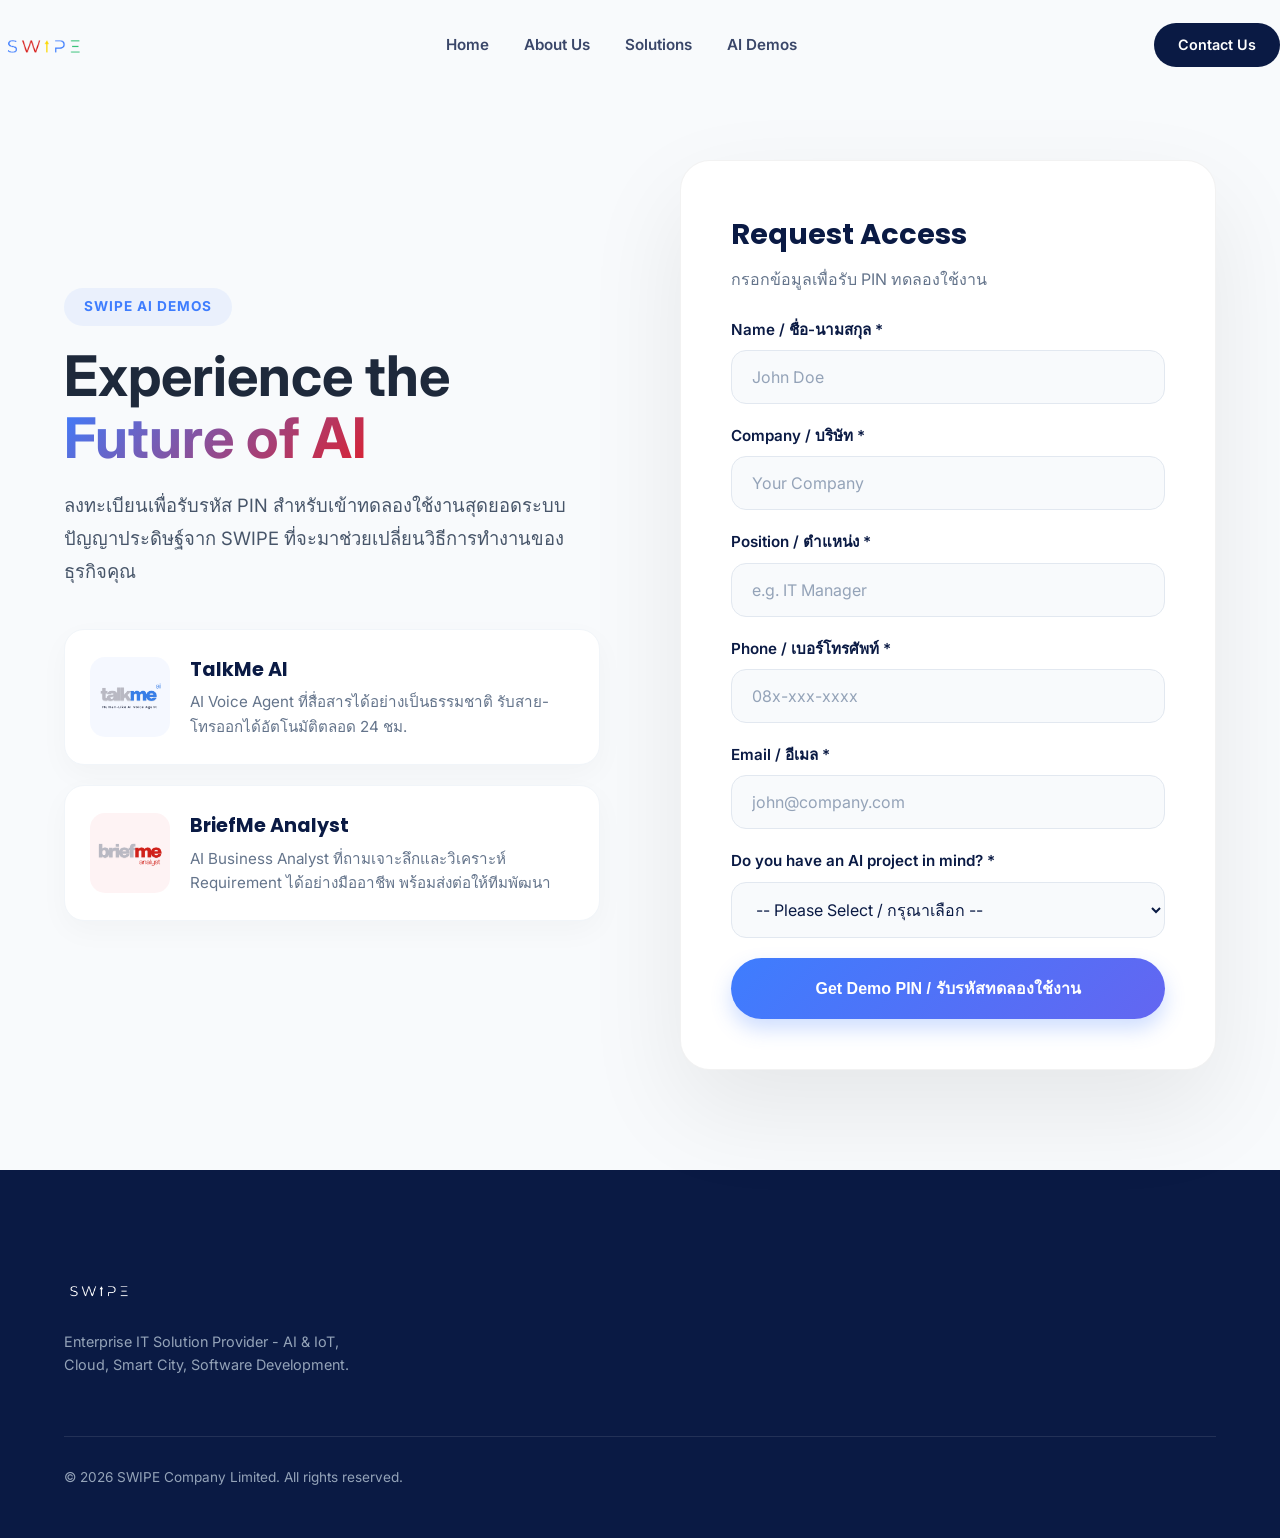
==== demo.html @ 2da058ae "Form page" ====
<!DOCTYPE html>
<html lang="th">
<head>
  <meta charset="UTF-8">
  <meta name="viewport" content="width=device-width, initial-scale=1.0, maximum-scale=1.0, user-scalable=0">
  <title>SWIPE AI Demos - TalkMe & BriefMe</title>
  <meta name="description" content="สัมผัสประสบการณ์คุยกับ AI แบบเรียลไทม์ ลงทะเบียนเพื่อรับ PIN ทดลองใช้งาน TalkMe AI และ BriefMe">
  <link rel="icon" href="SWIPE%20Logo%20PNG.png">
  <link rel="preconnect" href="https://fonts.googleapis.com">
  <link rel="preconnect" href="https://fonts.gstatic.com" crossorigin>
  <link href="https://fonts.googleapis.com/css2?family=Inter:wght@300;400;500;600;700;800;900&family=Poppins:wght@300;400;500;600;700;800&display=swap" rel="stylesheet">
  <link rel="stylesheet" href="style.css?v=3.0">
</head>
<body style="background: #f8fafc;">

  <!-- ===== NAVBAR ===== -->
  <nav class="navbar" id="navbar">
    <div class="nav-container">
      <a href="index.html" class="logo">
        <img src="SWIPE%20Logo%20PNG.png" alt="SWIPE Logo" class="logo-img" style="height: 50px;">
      </a>
      <ul class="nav-links" id="navLinks">
        <li><a href="index.html#home" class="nav-link">Home</a></li>
        <li><a href="index.html#about" class="nav-link">About Us</a></li>
        <li><a href="index.html#solutions" class="nav-link">Solutions</a></li>
        <li><a href="index.html#demo" class="nav-link">AI Demos</a></li>
      </ul>
      <a href="index.html#contact" class="btn-nav">Contact Us</a>
      <div class="hamburger" id="hamburger">
        <span></span><span></span><span></span>
      </div>
    </div>
  </nav>

  <!-- ===== DEMO LANDING HERO ===== -->
  <header class="demo-landing">
    <div class="container demo-landing-grid">
      
      <!-- Left Side: Information -->
      <div class="demo-info">
        <div class="section-label">SWIPE AI Demos</div>
        <h1 class="hero-title" style="font-size: 3.5rem; margin-bottom: 20px;">Experience the <span class="gradient-text">Future of AI</span></h1>
        <p style="font-size: 1.15rem; color: #475569; margin-bottom: 40px; line-height: 1.8;">
          ลงทะเบียนเพื่อรับรหัส PIN สำหรับเข้าทดลองใช้งานสุดยอดระบบปัญญาประดิษฐ์จาก SWIPE ที่จะมาช่วยเปลี่ยนวิธีการทำงานของธุรกิจคุณ
        </p>

        <div class="demo-info-card">
          <div class="dic-logo">
            <img src="TalkMe%20Ai%20Logo%20PNG.png" alt="TalkMe AI" style="max-height: 40px;">
          </div>
          <div>
            <h4 style="font-family: var(--font2); font-size: 1.2rem; color: var(--dark); margin-bottom: 5px;">TalkMe AI</h4>
            <p style="font-size: 0.95rem; color: var(--gray);">AI Voice Agent ที่สื่อสารได้อย่างเป็นธรรมชาติ รับสาย-โทรออกได้อัตโนมัติตลอด 24 ชม.</p>
          </div>
        </div>

        <div class="demo-info-card">
          <div class="dic-logo" style="background: rgba(220,32,47,0.05);">
            <img src="BriefMe%20Analyst%20Ai%20Logo.png" alt="BriefMe" style="max-height: 40px;">
          </div>
          <div>
            <h4 style="font-family: var(--font2); font-size: 1.2rem; color: var(--dark); margin-bottom: 5px;">BriefMe Analyst</h4>
            <p style="font-size: 0.95rem; color: var(--gray);">AI Business Analyst ที่ถามเจาะลึกและวิเคราะห์ Requirement ได้อย่างมืออาชีพ พร้อมส่งต่อให้ทีมพัฒนา</p>
          </div>
        </div>
      </div>

      <!-- Right Side: Form -->
      <div class="demo-form-wrapper">
        <div id="demoFormState">
          <h3 style="font-size: 1.8rem; font-family: var(--font2); color: var(--dark); margin-bottom: 10px;">Request Access</h3>
          <p style="color: var(--gray); margin-bottom: 25px;">กรอกข้อมูลเพื่อรับ PIN ทดลองใช้งาน</p>
          
          <form id="aiDemoPageForm" class="contact-form">
            <div class="form-group">
              <label>Name / ชื่อ-นามสกุล *</label>
              <input type="text" name="name" required placeholder="John Doe">
            </div>
            <div class="form-group">
              <label>Company / บริษัท *</label>
              <input type="text" name="company" required placeholder="Your Company">
            </div>
            <div class="form-group">
              <label>Position / ตำแหน่ง *</label>
              <input type="text" name="position" required placeholder="e.g. IT Manager">
            </div>
            <div class="form-group">
              <label>Phone / เบอร์โทรศัพท์ *</label>
              <input type="tel" name="phone" required placeholder="08x-xxx-xxxx">
            </div>
            <div class="form-group">
              <label>Email / อีเมล *</label>
              <input type="email" name="email" required placeholder="john@company.com">
            </div>
            <div class="form-group">
              <label>Do you have an AI project in mind? *</label>
              <select name="has_ai_project" required>
                <option value="">-- Please Select / กรุณาเลือก --</option>
                <option value="Yes">Yes, we have a project (มีโครงการแล้ว)</option>
                <option value="Exploring">No, just exploring (ยังไม่มี แค่ศึกษาดู)</option>
              </select>
            </div>
            <button type="submit" class="btn-primary" style="width:100%; justify-content:center; padding: 18px;" id="btnSubmitPageDemo">
              Get Demo PIN / รับรหัสทดลองใช้งาน
            </button>
          </form>
        </div>

        <!-- Success State -->
        <div id="demoSuccessState" style="display:none; text-align:center; padding: 20px 0;">
          <div style="font-size: 4rem; margin-bottom: 20px;">🎉</div>
          <h3 style="font-size: 1.8rem; font-family: var(--font2); color: var(--dark); margin-bottom: 10px;">Registration Successful!</h3>
          <p style="color: var(--gray); font-size: 1.1rem; margin-bottom: 25px;">Your AI testing PIN is:</p>
          
          <div class="pin-box">1148</div>
          
          <p style="color: var(--gray); margin-bottom: 30px;">โปรดจดจำ PIN ของคุณ จากนั้นเลือกเข้าใช้งาน Demo ด้านล่างได้เลยครับ</p>
          
          <div class="demo-links-grid">
            <a href="https://talk2me.swipe.co.th/realestate" target="_blank" class="demo-link-btn bg-talkme">
              <img src="TalkMe%20Ai%20Logo%20PNG.png" alt="TalkMe" style="height:25px; margin-right:8px; filter: brightness(0) invert(1);">
              เข้าสู่ TalkMe AI Demo
            </a>
            <a href="https://talk2me.swipe.co.th/majorcineplex" target="_blank" class="demo-link-btn bg-briefme">
              <img src="BriefMe%20Analyst%20Ai%20Logo.png" alt="BriefMe" style="height:25px; margin-right:8px; filter: brightness(0) invert(1);">
              เข้าสู่ BriefMe Demo
            </a>
          </div>
        </div>

      </div>

    </div>
  </header>

  <!-- ===== FOOTER ===== -->
  <footer class="footer">
    <div class="container">
      <div class="footer-grid">
        <div class="footer-brand">
          <img src="SWIPE%20Logo%20PNG.png" alt="SWIPE Logo" class="footer-logo">
          <p>Enterprise IT Solution Provider - AI & IoT, Cloud, Smart City, Software Development.</p>
        </div>
      </div>
      <div class="footer-bottom">
        <p>&copy; 2026 SWIPE Company Limited. All rights reserved.</p>
      </div>
    </div>
  </footer>

  <script src="main.js"></script>
</body>
</html>
---- style.css ----
/* ===== BASE ===== */
*,*::before,*::after{margin:0;padding:0;box-sizing:border-box}
:root{
  --blu:#3e7dfe; --red:#dc202f; --grn:#00b451; --yel:#f0c040;
  --dark:#0a1a44; --gray:#64748b; --light:#f8fafc; --white:#ffffff;
  --font:'Inter',sans-serif; --font2:'Poppins',sans-serif;
  --radius:20px; --shadow:0 10px 40px rgba(62,125,254,0.08);
}
html{scroll-behavior:smooth;scroll-padding-top:90px}
body{font-family:var(--font);color:#1e293b;background:var(--white);overflow-x:hidden;line-height:1.6}
.container{max-width:1200px;margin:0 auto;padding:0 24px}
img{max-width:100%;display:block}
a{text-decoration:none;color:inherit}
ul{list-style:none}

/* ===== COMPONENTS ===== */
.btn-primary{
  display:inline-flex;align-items:center;gap:10px;padding:16px 36px;
  background:linear-gradient(135deg, var(--blu), #6366f1); color:#fff;
  border-radius:50px;font-weight:700;font-size:1rem;transition:.3s;border:none;cursor:pointer;
  box-shadow:0 10px 20px rgba(62,125,254,0.25);
}
.btn-primary:hover{transform:translateY(-3px);box-shadow:0 15px 30px rgba(62,125,254,0.4)}

.btn-secondary{
  display:inline-flex;align-items:center;gap:10px;padding:16px 36px;
  background:var(--white);color:var(--dark);border:2px solid #e2e8f0;
  border-radius:50px;font-weight:700;font-size:1rem;transition:.3s;
}
.btn-secondary:hover{border-color:var(--blu);color:var(--blu);box-shadow:0 10px 20px rgba(62,125,254,0.1)}

.btn-gold{
  display:inline-flex;align-items:center;gap:10px;padding:16px 36px;
  background:linear-gradient(135deg, var(--red), #ff4d4d); color:#fff;
  border-radius:50px;font-weight:700;transition:.3s;box-shadow:0 10px 20px rgba(220,32,47,0.25);
}
.btn-gold:hover{transform:translateY(-3px);box-shadow:0 15px 30px rgba(220,32,47,0.4)}

.btn-outline-light{
  display:inline-flex;align-items:center;gap:10px;padding:14px 32px;
  background:transparent;color:var(--dark);border:2px solid #e2e8f0;
  border-radius:50px;font-weight:700;transition:.3s;
}
.btn-outline-light:hover{
  border-color:var(--red);color:var(--red);transform:translateY(-3px);
}

.section-label{
  display:inline-block;padding:8px 20px;background:rgba(62,125,254,0.08);
  color:var(--blu);border-radius:50px;font-size:.85rem;font-weight:700;
  text-transform:uppercase;letter-spacing:1px;margin-bottom:20px;
}
.section-title{
  font-family:var(--font2);font-size:clamp(2.5rem, 5vw, 3.5rem);
  font-weight:900;line-height:1.1;color:var(--dark);margin-bottom:20px;
}
.gradient-text{
  background:linear-gradient(135deg, var(--blu), var(--red));
  -webkit-background-clip:text; -webkit-text-fill-color:transparent;
}

/* ===== NAVBAR ===== */
.navbar{
  position:fixed;top:0;left:0;width:100%;z-index:1000;padding:20px 0;
  transition:.4s;background:rgba(255,255,255,0);
}
.navbar.scrolled{
  background:rgba(255,255,255,0.9);backdrop-filter:blur(20px);
  padding:12px 0;box-shadow:0 10px 30px rgba(0,0,0,0.05);
}
.nav-container{display:flex;justify-content:space-between;align-items:center}
.logo-img{height:40px}
.nav-links{display:flex;gap:35px;align-items:center}
.nav-link{
  font-weight:600;font-size:.95rem;color:var(--dark);transition:.3s;
  position:relative;opacity:0.8;
}
.nav-link:hover, .nav-link.active{opacity:1;color:var(--blu)}
.nav-link.highlight-link{color:var(--red);opacity:1;font-weight:800}
.btn-nav{
  padding:10px 24px;background:var(--dark);color:#fff;border-radius:50px;
  font-weight:600;font-size:.9rem;transition:.3s;
}
.btn-nav:hover{background:var(--blu);transform:translateY(-2px);box-shadow:0 5px 15px rgba(62,125,254,0.3)}
.hamburger{display:none;flex-direction:column;gap:5px;background:none;border:none;cursor:pointer;z-index:1001;}
.hamburger span{width:25px;height:3px;background:var(--dark);transition:.3s;border-radius:3px}

/* ===== HERO ===== */
.hero{
  position:relative;min-height:100vh;display:flex;align-items:center;padding-top:100px;
  background:var(--white);overflow:hidden;
}
.hero-bg{
  position:absolute;inset:0;
  background:
    radial-gradient(circle at 10% 20%, rgba(62,125,254,0.1), transparent 40%),
    radial-gradient(circle at 90% 80%, rgba(220,32,47,0.08), transparent 40%),
    radial-gradient(circle at 50% 50%, rgba(0,180,81,0.05), transparent 50%);
}
.hero-particles{position:absolute;inset:0;pointer-events:none;z-index:1;overflow:hidden}
.blob{
  position:absolute;border-radius:50%;filter:blur(80px);opacity:0.5;
  animation:floatBlob 15s infinite alternate ease-in-out;
}
.blob1{width:300px;height:300px;background:var(--blu);top:-10%;left:0%;animation-delay:0s}
.blob2{width:400px;height:400px;background:var(--red);bottom:0%;right:-10%;animation-delay:2s}
.blob3{width:250px;height:250px;background:var(--grn);top:30%;left:40%;animation-delay:4s}
@keyframes floatBlob{0%{transform:translate(0,0) scale(1)}100%{transform:translate(50px, -50px) scale(1.2)}}
.hero-content{position:relative;z-index:2;text-align:center;max-width:900px;margin:0 auto}
.hero-title{font-size:clamp(3.5rem, 8vw, 6rem);margin-bottom:30px;line-height:1.1}
.hero-subtitle{font-size:1.25rem;color:var(--gray);margin-bottom:45px;max-width:700px;margin-left:auto;margin-right:auto}
.hero-cta{display:flex;gap:20px;justify-content:center;margin-bottom:60px}
.hero-stats{display:flex;justify-content:center;gap:40px;align-items:center;background:rgba(255,255,255,0.6);backdrop-filter:blur(10px);padding:20px 40px;border-radius:20px;border:1px solid #f1f5f9;box-shadow:0 10px 30px rgba(0,0,0,0.03);display:inline-flex}
.stat{display:flex;flex-direction:column;align-items:center}
.stat-num{font-size:2rem;font-weight:900;color:var(--dark);font-family:var(--font2)}
.stat-label{font-size:.85rem;color:var(--gray);text-transform:uppercase;letter-spacing:1px;font-weight:600}
.stat-divider{width:1px;height:40px;background:#e2e8f0}
.hero-scroll{position:absolute;bottom:30px;left:50%;transform:translateX(-50%);display:flex;flex-direction:column;align-items:center;gap:10px;font-size:.8rem;font-weight:600;color:var(--gray);text-transform:uppercase;letter-spacing:2px;z-index:2}
.scroll-line{width:2px;height:40px;background:linear-gradient(to bottom, var(--blu), transparent);animation:scrollLine 2s infinite}
@keyframes scrollLine{0%{transform:translateY(-10px);opacity:0}50%{opacity:1}100%{transform:translateY(10px);opacity:0}}

.pulse-dot{
  width:10px;height:10px;background:var(--red);border-radius:50%;
  box-shadow:0 0 0 0 rgba(220,32,47,0.7);animation:pulseDot 1.5s infinite;
}
@keyframes pulseDot{0%{transform:scale(0.95);box-shadow:0 0 0 0 rgba(220,32,47,0.7)}70%{transform:scale(1);box-shadow:0 0 0 10px rgba(220,32,47,0)}100%{transform:scale(0.95);box-shadow:0 0 0 0 rgba(220,32,47,0)}}

/* ===== ABOUT ===== */
.about{padding:140px 0}
.about-grid{display:grid;grid-template-columns:1.1fr 0.9fr;gap:100px;align-items:center}
.about-visual{position:relative}
.about-card-stack{display:grid;grid-template-columns:1fr 1fr;gap:20px}
.about-card{
  background:var(--white);padding:35px;border-radius:var(--radius);
  box-shadow:var(--shadow);text-align:center;transition:.4s;
  border:1px solid #f1f5f9;
}
.about-card:hover{transform:translateY(-10px);border-color:var(--blu)}
.ac-icon{font-size:3rem;margin-bottom:15px}

/* ===== PILLARS ===== */
.about-pillars{margin:40px 0;display:flex;flex-direction:column;gap:30px}
.pillar{display:flex;align-items:flex-start;gap:20px}
.pillar-icon{
  width:50px;height:50px;background:rgba(62,125,254,0.1);color:var(--blu);
  display:flex;align-items:center;justify-content:center;border-radius:15px;
  font-size:1.5rem;flex-shrink:0;
}
.pillar strong{display:block;font-size:1.1rem;color:var(--dark);margin-bottom:3px;font-family:var(--font2)}
.pillar p{font-size:0.95rem;color:var(--gray)}

/* ===== AI VOICE AGENT (SPECIAL) ===== */
.voice-agent{
  padding:140px 0;background:linear-gradient(160deg, #f0f7ff 0%, #fff 100%);
  position:relative;overflow:hidden;
}
.voice-agent::before{
  content:'';position:absolute;top:-10%;right:-5%;width:40%;height:60%;
  background:radial-gradient(circle, rgba(62,125,254,0.1), transparent 70%);
}
.va-grid{display:grid;grid-template-columns:1fr 1fr;gap:80px;align-items:center}
.va-visual{position:relative;display:flex;justify-content:center;align-items:center}
.va-visual::before {
  content: ''; position: absolute; width: 450px; height: 450px;
  background: radial-gradient(circle, rgba(10,26,68,0.7) 0%, transparent 60%);
  z-index: 1; pointer-events: none;
}
.va-phone-mockup{
  width:320px;background:#0f172a;border-radius:40px;border:12px solid #1e293b;
  box-shadow:0 30px 60px rgba(0,0,0,0.2);overflow:hidden;position:relative;z-index:2;
}
.va-phone-screen{
  background:#0f172a; height: 620px; display: flex; flex-direction: column;
}
.va-chat-header{
  padding:20px;background:#1e293b;border-bottom:1px solid rgba(255,255,255,0.05);
  display:flex;align-items:center;gap:15px;
}
.va-avatar{
  width:45px;height:45px;border-radius:50%;
  background:linear-gradient(135deg, #f97316, #fbbf24);
  display:flex;align-items:center;justify-content:center;font-size:1.3rem;
  border:2px solid #0f172a;
}
.va-chat-name{color:#fff;font-weight:700;font-size:1rem;font-family:var(--font2);margin-bottom:2px}
.va-chat-status{color:#22c55e;font-size:.8rem;font-weight:600}
.va-chat-body{
  padding:20px; flex: 1; display: flex; flex-direction: column; gap: 15px;
  overflow-y: auto; background: #0f172a;
}
.va-msg{
  padding:12px 16px; border-radius:15px; font-size:.9rem; line-height:1.5;
  color:#e2e8f0; max-width:85%; animation: msgPop 0.4s ease-out forwards;
}
.va-msg-ai{
  background:#1e293b; border-bottom-left-radius:5px; align-self: flex-start;
}
.va-msg-user{
  background:#1e293b; border-bottom-right-radius:5px; align-self: flex-end;
}
@keyframes msgPop{
  from { opacity: 0; transform: translateY(10px) scale(0.9); }
  to { opacity: 1; transform: translateY(0) scale(1); }
}
.va-typing{
  display:flex;gap:5px;padding:12px 16px;background:#1e293b;
  border-radius:15px;border-bottom-left-radius:5px;align-self:flex-start; width:max-content;
}
.va-typing span{width:6px;height:6px;background:#94a3b8;border-radius:50%;opacity:0.5;animation:va-dots 1.5s infinite}
.va-typing span:nth-child(2){animation-delay:0.2s}
.va-typing span:nth-child(3){animation-delay:0.4s}
@keyframes va-dots{0%,100%{opacity:0.5;transform:translateY(0)}50%{opacity:1;transform:translateY(-3px)}}

.va-wave-bar{
  padding:15px 20px; background:#0f172a; display:flex; align-items:center; justify-content:space-between;
  border-top:1px solid rgba(255,255,255,0.05);
}
.wave-line{display:flex;gap:4px;align-items:flex-end;height:30px}
.wave-bar{width:4px;border-radius:2px;background:var(--yel);height:var(--h);animation:waveAnim 1s infinite alternate}
.wave-bar:nth-child(even){background:var(--blu); animation-delay:0.5s}
@keyframes waveAnim{0%{height:20%} 100%{height:var(--h)}}
.va-mic{width:35px;height:35px;border-radius:50%;display:flex;align-items:center;justify-content:center;font-size:1.2rem;opacity:0.7}

.va-float-tag{
  position:absolute; background:rgba(15,23,42,0.85); backdrop-filter:blur(10px);
  border:1px solid rgba(255,255,255,0.1); color:#fff; padding:10px 20px;
  border-radius:30px; font-size:.85rem; font-weight:600; box-shadow:0 10px 20px rgba(0,0,0,0.2);
  z-index:3; white-space:nowrap; animation:floatTag 4s infinite alternate ease-in-out;
}
.vft1{top:15%; right:-30px; animation-delay:0s;}
.vft2{top:45%; left:-40px; animation-delay:1s;}
.vft3{bottom:10%; right:-20px; animation-delay:2s;}
@keyframes floatTag{0%{transform:translateY(0)} 100%{transform:translateY(-15px)}}

.va-feature{
  display:flex;gap:20px;padding:25px;background:var(--white);
  border-radius:var(--radius);margin-bottom:20px;border:1px solid #f1f5f9;
  transition:.3s;box-shadow:0 4px 15px rgba(0,0,0,0.02);
}
.va-feature:hover{transform:translateX(10px);box-shadow:var(--shadow);border-color:var(--blu)}
.va-feat-icon{
  width:50px;height:50px;background:rgba(62,125,254,0.1);
  display:flex;align-items:center;justify-content:center;font-size:1.5rem;border-radius:15px;color:var(--blu);
}

/* ===== AI DIGITAL HUMAN ===== */
.ai-avatar{padding:140px 0;background:var(--white);position:relative;overflow:hidden;}
.avatar-grid{display:grid;grid-template-columns:0.9fr 1.1fr;gap:100px;align-items:center;}
.avatar-visual{position:relative;display:flex;justify-content:center;align-items:center;}
.avatar-frame{
  position:relative;width:380px;height:500px;border-radius:30px;
  overflow:hidden;box-shadow:0 40px 80px rgba(0,0,0,0.15);
  border:10px solid #fff;
}
.avatar-img{width:100%;height:100%;object-fit:cover;object-position:center;}
.avatar-glow{
  position:absolute;inset:0;
  box-shadow:inset 0 -120px 80px rgba(10,26,68,0.7);
  pointer-events:none;
}
.avatar-status{
  position:absolute;top:20px;right:20px;background:rgba(0,0,0,0.6);
  backdrop-filter:blur(10px);color:#fff;padding:8px 16px;border-radius:20px;
  font-size:.85rem;font-weight:600;display:flex;align-items:center;gap:8px;
}
.avatar-status .dot{width:10px;height:10px;background:#22c55e;border-radius:50%;animation:pulseDot 1.5s infinite;}
.avatar-audio-waves{
  position:absolute;bottom:40px;left:50%;transform:translateX(-50%);
  display:flex;align-items:flex-end;gap:6px;height:40px;
}
.avatar-audio-waves span{
  width:6px;background:var(--blu);border-radius:3px;
  animation:waveAnim 0.5s infinite alternate ease-in-out;
}
.avatar-audio-waves span:nth-child(1){height:20px;animation-delay:0.1s}
.avatar-audio-waves span:nth-child(2){height:35px;animation-delay:0.3s}
.avatar-audio-waves span:nth-child(3){height:15px;animation-delay:0.2s}
.avatar-audio-waves span:nth-child(4){height:30px;animation-delay:0.4s}
.avatar-audio-waves span:nth-child(5){height:20px;animation-delay:0.1s}

/* ===== DEMO CARDS ===== */
.demo-cards-section{padding:100px 0 140px;background:var(--white);}
.demo-cards-wrapper{
  display:grid;grid-template-columns:1fr 1fr;gap:40px;margin-top:50px;
}
.demo-card{
  background:#fff;border-radius:30px;padding:50px 40px;border:1px solid #f1f5f9;
  box-shadow:0 20px 40px rgba(0,0,0,0.04);transition:.4s;position:relative;
  display:flex;flex-direction:column;align-items:center;text-align:center;
}
.demo-card:hover{transform:translateY(-10px);box-shadow:0 30px 60px rgba(62,125,254,0.1);border-color:var(--blu);}
.demo-logo-wrap{
  width:150px;height:150px;border-radius:50%;background:rgba(241,245,249,0.5);
  display:flex;align-items:center;justify-content:center;margin-bottom:30px;padding:20px;
}
.demo-logo-wrap img{max-height:100%;max-width:100%;object-fit:contain;}
.demo-card h3{font-size:2.2rem;font-family:var(--font2);color:var(--dark);margin-bottom:15px;}
.demo-card p{color:var(--gray);line-height:1.7;margin-bottom:30px;flex:1;}
.btn-demo-start{
  display:inline-flex;align-items:center;gap:10px;padding:16px 40px;border-radius:50px;font-weight:700;
  color:#fff;transition:.3s;width:100%;justify-content:center;font-size:1.1rem;border:none;cursor:pointer;text-decoration:none;
}
.bg-talkme{background:linear-gradient(135deg, var(--blu), #6366f1);box-shadow:0 10px 20px rgba(62,125,254,0.25);}
.bg-talkme:hover{box-shadow:0 15px 30px rgba(62,125,254,0.4);transform:translateY(-3px);color:#fff;}
.bg-briefme{background:linear-gradient(135deg, var(--red), #ff4d4d);box-shadow:0 10px 20px rgba(220,32,47,0.25);}
.bg-briefme:hover{box-shadow:0 15px 30px rgba(220,32,47,0.4);transform:translateY(-3px);color:#fff;}

/* ===== DEMO LANDING PAGE ===== */
.demo-landing { padding: 160px 0 100px; min-height: 100vh; display: flex; align-items: center; }
.demo-landing-grid { display: grid; grid-template-columns: 1fr 1fr; gap: 80px; align-items: center; }
.demo-info-card { background: #fff; padding: 25px; border-radius: 20px; border: 1px solid #f1f5f9; display: flex; gap: 20px; align-items: center; margin-bottom: 20px; box-shadow: 0 10px 30px rgba(0,0,0,0.03); transition: .3s; }
.demo-info-card:hover { transform: translateX(10px); box-shadow: 0 15px 40px rgba(62,125,254,0.08); border-color: var(--blu); }
.dic-logo { width: 80px; height: 80px; border-radius: 15px; background: rgba(62,125,254,0.05); display: flex; align-items: center; justify-content: center; flex-shrink: 0; }
.demo-form-wrapper { background: #fff; padding: 50px; border-radius: 30px; box-shadow: 0 40px 100px rgba(0,0,0,0.08); border: 1px solid rgba(0,0,0,0.05); }
.pin-box { font-size: 3.5rem; font-weight: 900; color: var(--blu); letter-spacing: 8px; background: rgba(62,125,254,0.1); padding: 20px; border-radius: 20px; display: inline-block; margin-bottom: 20px; border: 2px dashed rgba(62,125,254,0.3); }
.demo-links-grid { display: flex; flex-direction: column; gap: 15px; }
.demo-link-btn { display: flex; align-items: center; justify-content: center; padding: 20px; border-radius: 15px; font-weight: 700; color: #fff; text-decoration: none; font-size: 1.1rem; transition: .3s; }
.demo-form-wrapper .form-group label { display:block; margin-bottom:8px; font-size:0.95rem; font-weight:600; color:var(--dark); }
.demo-form-wrapper .form-group input, .demo-form-wrapper .form-group select { background:#f8fafc; border:1px solid #e2e8f0; color:var(--dark); width: 100%; padding: 16px 20px; border-radius: 15px; font-family: var(--font); font-size: 1rem; transition: .3s; }
.demo-form-wrapper .form-group input:focus, .demo-form-wrapper .form-group select:focus { background:#fff; border-color:var(--blu); outline: none; }

/* ===== SOLUTIONS ===== */
.solutions{padding:140px 0;background:#f8fafc}
.solutions-grid{display:grid;grid-template-columns:repeat(3,1fr);gap:30px}
.solution-card{
  background:var(--white);padding:50px 40px;border-radius:var(--radius);
  border:1px solid #f1f5f9;transition:.4s;position:relative;
}
.solution-card:hover{transform:translateY(-15px);box-shadow:var(--shadow);border-color:var(--blu)}
.sol-icon{font-size:3.5rem;margin-bottom:25px;display:block}
.sol-list li{margin-bottom:12px;padding-left:25px;position:relative;font-size:.95rem}
.sol-list li::before{content:'✔';position:absolute;left:0;color:var(--grn);font-weight:bold}

/* ===== SERVICES GRID ===== */
.services{padding:140px 0}
.services-grid{display:grid;grid-template-columns:repeat(3, 1fr);gap:25px}
.service-box{
  background:#fff;padding:35px;border-radius:25px;border:1px solid #f1f5f9;
  box-shadow:0 5px 15px rgba(0,0,0,0.02);transition:.3s;cursor:pointer;
  position:relative;overflow:hidden;
}
.service-box:hover{transform:translateY(-8px);box-shadow:var(--shadow);border-color:var(--blu)}
.service-box h4{font-size:1.2rem;margin:15px 0 10px;font-family:var(--font2)}
.sb-icon{font-size:2.5rem}

/* ===== CLIENTS ===== */
.clients{padding:80px 0;background:var(--white);overflow:hidden;border-top:1px solid #f1f5f9}
.clients-track-wrapper{position:relative;width:100%;overflow:hidden;padding:20px 0}
.clients-track-wrapper::before, .clients-track-wrapper::after{
  content:'';position:absolute;top:0;width:150px;height:100%;z-index:2;
}
.clients-track-wrapper::before{left:0;background:linear-gradient(to right, white, transparent)}
.clients-track-wrapper::after{right:0;background:linear-gradient(to left, white, transparent)}
.clients-track{
  display:flex;width:calc(200px * 10);
  animation:scrollMarquee 20s linear infinite;
}
.client-logo{
  width:200px;flex-shrink:0;display:flex;align-items:center;justify-content:center;
  padding:0 30px;filter:grayscale(100%) opacity(0.5);transition:.4s;cursor:pointer;
}
.client-logo:hover{filter:grayscale(0%) opacity(1);transform:scale(1.1)}
.client-logo img{max-height:40px;object-fit:contain}
@keyframes scrollMarquee{0%{transform:translateX(0)}100%{transform:translateX(calc(-200px * 5))}}

/* ===== CONTACT ===== */
.contact{padding:140px 0;background:linear-gradient(135deg, var(--dark), #1e293b);color:var(--white)}
.contact-grid{display:grid;grid-template-columns:1fr 1fr;gap:60px;align-items:center}
.contact-info .section-label.light{background:rgba(255,255,255,0.1);color:var(--white)}
.contact-info .section-title.light{color:var(--white)}
.contact-items{margin-top:40px;display:flex;flex-direction:column;gap:30px}
.contact-item{display:flex;gap:20px;align-items:center;background:rgba(255,255,255,0.03);padding:20px;border-radius:20px;border:1px solid rgba(255,255,255,0.05);transition:.3s}
.contact-item:hover{background:rgba(255,255,255,0.08);transform:translateX(10px)}
.ci-icon{
  width:60px;height:60px;background:rgba(255,255,255,0.05);border-radius:50%;
  display:flex;align-items:center;justify-content:center;font-size:1.5rem;
  border:1px solid rgba(255,255,255,0.1);
}
.contact-item strong{font-size:1.2rem;margin-bottom:5px;display:block;color:var(--yel)}
.contact-item p{color:#cbd5e1;font-size:.95rem}
.contact-form-wrap{
  background:rgba(255,255,255,0.03);backdrop-filter:blur(20px);
  padding:50px;border-radius:30px;border:1px solid rgba(255,255,255,0.1);
  box-shadow:0 30px 60px rgba(0,0,0,0.3);
}
.contact-form h3{font-size:1.8rem;margin-bottom:30px;font-family:var(--font2);text-align:center}
.form-group{margin-bottom:20px}
.form-group input, .form-group select, .form-group textarea{
  width:100%;padding:16px 20px;background:rgba(255,255,255,0.05);
  border:1px solid rgba(255,255,255,0.1);border-radius:15px;color:var(--white);
  font-family:var(--font);font-size:1rem;transition:.3s;
}
.form-group input::placeholder, .form-group textarea::placeholder{color:#94a3b8}
.form-group input:focus, .form-group select:focus, .form-group textarea:focus{
  outline:none;border-color:var(--blu);background:rgba(255,255,255,0.1);
}
.form-group select option{background:var(--dark);color:var(--white)}

/* ===== DEMO FORM STYLES ===== */
.demo-form-wrap .form-group label { display:block; margin-bottom:8px; font-size:0.9rem; font-weight:600; color:var(--dark); text-align:left; }
.demo-form-wrap .form-group input, .demo-form-wrap .form-group select {
  background:#f8fafc; border:1px solid #e2e8f0; color:var(--dark);
}
.demo-form-wrap .form-group input:focus, .demo-form-wrap .form-group select:focus {
  background:#fff; border-color:var(--blu);
}
.demo-form-wrap .form-group select option { background:#fff; color:var(--dark); }

/* ===== FOOTER ===== */
.footer{background:var(--dark);color:#fff;padding:100px 0 50px}
.footer h5{font-size:1.2rem;margin-bottom:25px;font-family:var(--font2)}
.footer-links a{opacity:0.6;transition:.3s;display:block;margin-bottom:12px}
.footer-links a:hover{opacity:1;color:var(--blu);transform:translateX(5px)}

/* ===== MODAL ===== */
.modal-overlay{
  position:fixed;inset:0;background:rgba(10,26,68,0.4);backdrop-filter:blur(10px);
  z-index:2000;display:none;align-items:center;justify-content:center;padding:25px;
}
.modal-overlay.open{display:flex}
.modal-box{
  background:#fff;padding:50px;border-radius:30px;max-width:650px;width:100%;
  position:relative;box-shadow:0 30px 60px rgba(0,0,0,0.2);
  transform:translateY(50px);opacity:0;transition:.4s;
}
.modal-overlay.open .modal-box{transform:translateY(0);opacity:1}
.modal-close{position:absolute;top:25px;right:25px;background:none;border:none;font-size:1.5rem;cursor:pointer;color:var(--gray);transition:.3s}
.modal-close:hover{color:var(--red);transform:rotate(90deg)}

/* ===== FOOTER (Layout Fixes) ===== */
.footer-grid{display:grid;grid-template-columns:2fr 1fr 1fr 1fr;gap:40px;border-bottom:1px solid rgba(255,255,255,0.1);padding-bottom:40px;margin-bottom:30px}
.footer-logo{height:40px;margin-bottom:20px;filter:brightness(0) invert(1)}
.footer-brand p{color:#94a3b8;font-size:.9rem;margin-bottom:20px;max-width:300px}
.footer-social{display:flex;gap:15px}
.social-btn{width:40px;height:40px;border-radius:50%;background:rgba(255,255,255,0.05);display:flex;align-items:center;justify-content:center;font-weight:bold;font-family:var(--font2);transition:.3s}
.social-btn:hover{background:var(--blu);transform:translateY(-3px)}
.footer-bottom{display:flex;justify-content:space-between;color:#94a3b8;font-size:.85rem}

/* ===== RESPONSIVE ===== */
@media (max-width: 1024px) {
  .about-grid, .va-grid, .contact-grid, .avatar-grid { grid-template-columns: 1fr; gap: 50px; }
  .solutions-grid, .services-grid { grid-template-columns: repeat(2, 1fr); }
  .hero-title { font-size: 4.5rem; }
  .footer-grid { grid-template-columns: 1fr 1fr; }
}
@media (max-width: 768px) {
  .nav-links {
    position: fixed; top: 0; right: -100%; width: 280px; height: 100vh;
    background: rgba(255, 255, 255, 0.98); backdrop-filter: blur(20px);
    flex-direction: column; padding: 100px 40px 40px; gap: 25px;
    box-shadow: -10px 0 40px rgba(0,0,0,0.1); transition: 0.4s ease-in-out;
    visibility: visible; opacity: 1; transform: none; z-index: 1000;
  }
  .nav-links.open { right: 0; }
  .nav-link { font-size: 1.1rem; }
  .hamburger { display: flex; z-index: 1001; }
  .hamburger.active span:nth-child(1) { transform: translateY(8px) rotate(45deg); background: var(--red); }
  .hamburger.active span:nth-child(2) { opacity: 0; }
  .hamburger.active span:nth-child(3) { transform: translateY(-8px) rotate(-45deg); background: var(--red); }
  .btn-nav { display: none; }
  
  /* Container & Section Spacing */
  .container { padding: 0 20px; }
  .about, .voice-agent, .solutions, .services, .contact, .ai-avatar, .demo-cards-section { padding: 60px 0; }
  .logo-img { height: 50px; }
  
  /* Grids and Cards */
  .solutions-grid, .services-grid { grid-template-columns: repeat(2, 1fr); gap: 15px; }
  .demo-cards-wrapper, .demo-landing-grid { grid-template-columns: 1fr; gap: 40px; }
  .service-box, .solution-card, .about-card, .demo-card { padding: 20px 15px; }
  
  /* Hero fixes */
  .hero-stats { flex-direction: row; flex-wrap: wrap; justify-content: center; gap: 20px; width: auto; padding: 15px 20px; }
  .stat-divider { display: none; }
  .hero-title { font-size: 3rem; }
  .hero-cta { flex-direction: column; gap: 15px; padding: 0 10px; }
  .btn-primary, .btn-secondary, .btn-gold, .btn-outline-light { padding: 14px 24px; font-size: 0.95rem; }
  
  .footer-grid { grid-template-columns: 1fr; }
  .footer-bottom { flex-direction: column; gap: 10px; text-align: center; }
  .contact-form-wrap { padding: 30px 20px; }
  .modal-box { padding: 30px 20px; }
  
  /* Mobile layout fixes for Voice & Avatar sections */
  .avatar-frame { width: 100%; max-width: 320px; height: 400px; margin: 0 auto; border-width: 6px; }
  .va-phone-mockup { max-width: 100%; border-width: 6px; }
  .va-visual::before { width: 100%; max-width: 320px; height: 320px; }
  .avatar-glow { box-shadow: inset 0 -60px 50px rgba(10,26,68,0.7); }
}
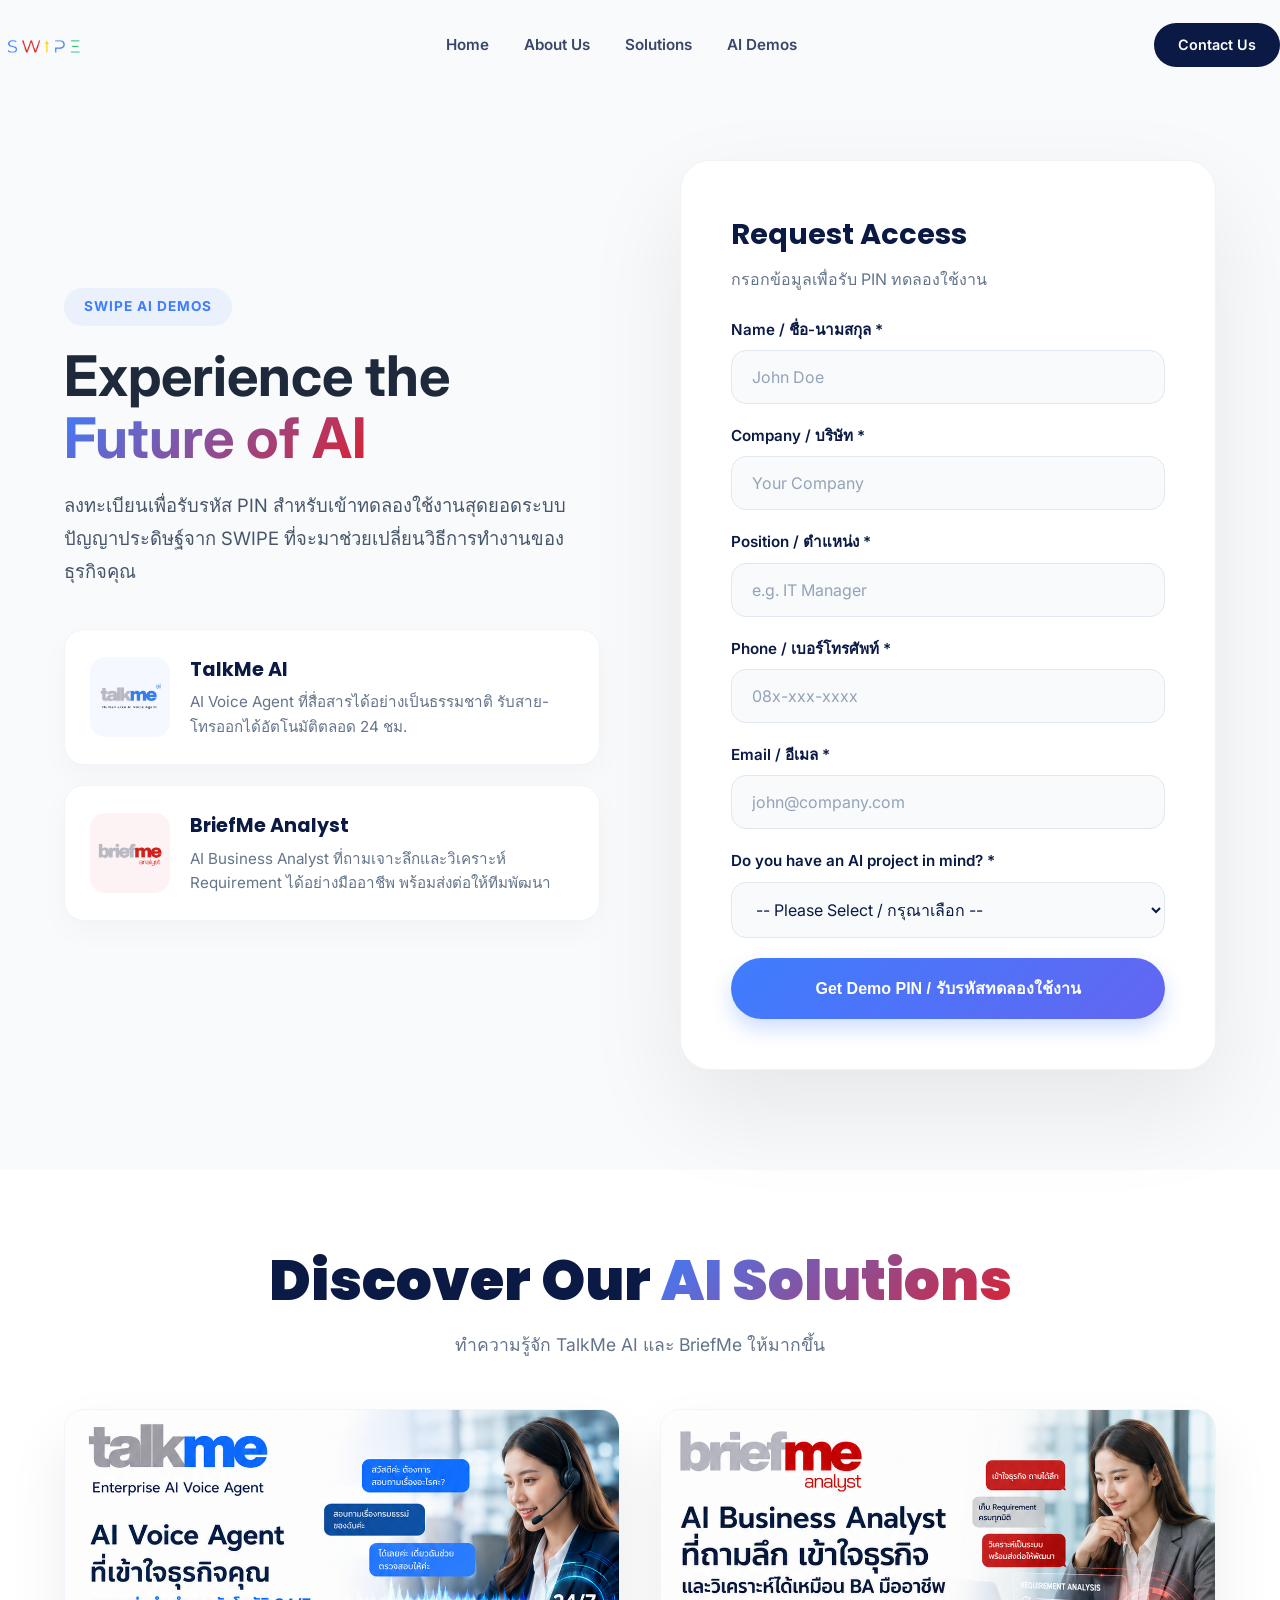
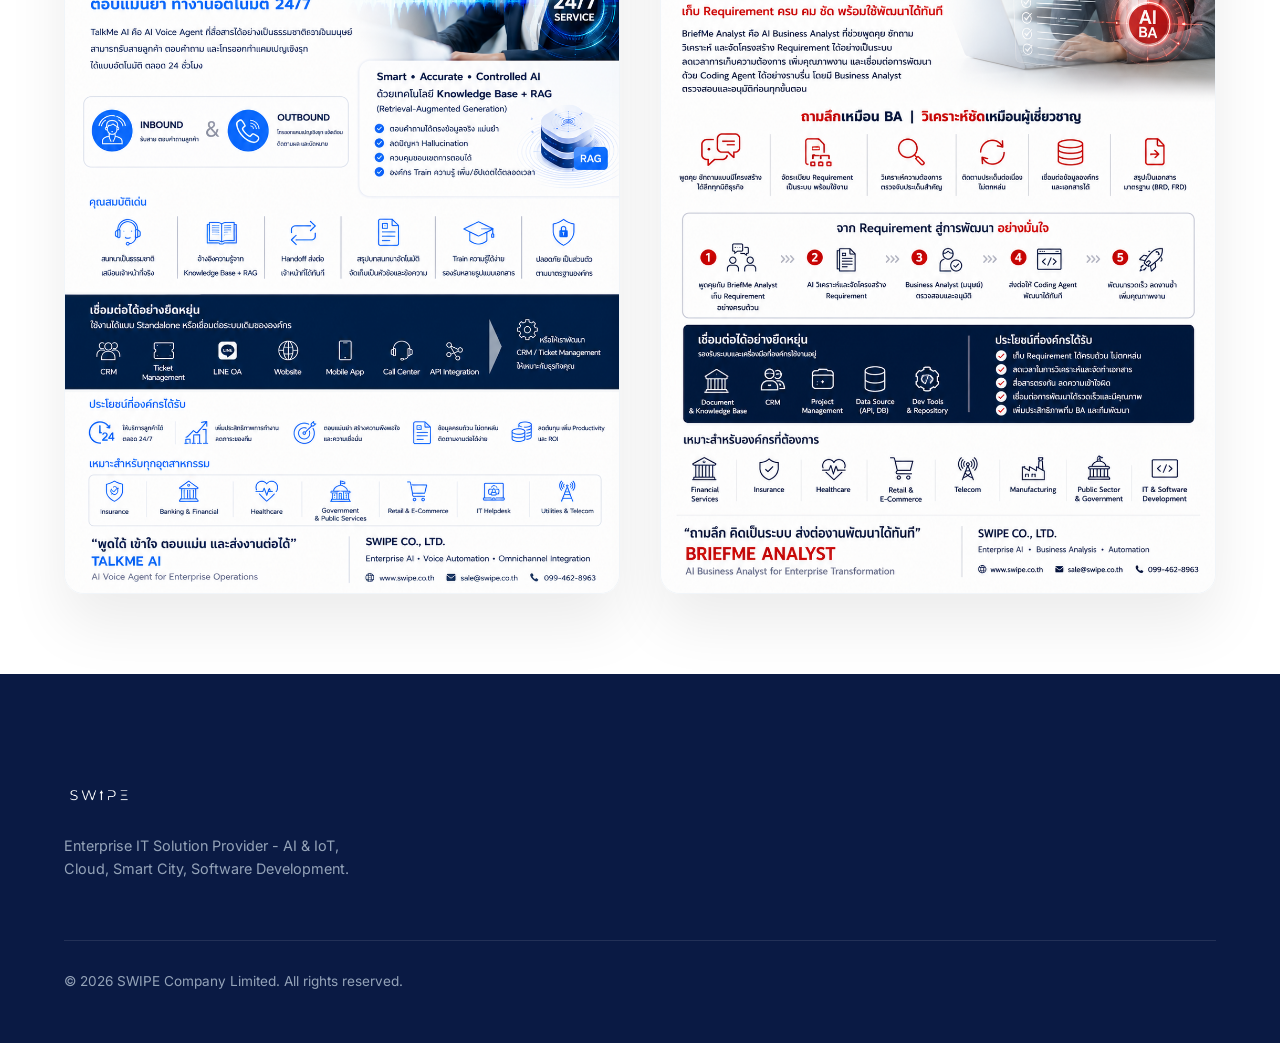
==== commit ba832e87: "Add poster" ====
--- a/demo.html
+++ b/demo.html
@@ -133,6 +133,24 @@
     </div>
   </header>
 
+  <!-- ===== BROCHURES ===== -->
+  <section class="demo-brochures" style="padding: 80px 0; background: var(--white);">
+    <div class="container">
+      <div class="section-header center" style="text-align: center; margin-bottom: 50px;">
+        <h2 class="section-title">Discover Our <span class="gradient-text">AI Solutions</span></h2>
+        <p style="color: var(--gray); font-size: 1.1rem;">ทำความรู้จัก TalkMe AI และ BriefMe ให้มากขึ้น</p>
+      </div>
+      <div class="brochures-grid" style="display: grid; grid-template-columns: 1fr 1fr; gap: 40px; align-items: start;">
+        <div class="brochure-item" style="border-radius: 20px; overflow: hidden; box-shadow: 0 30px 60px rgba(0,0,0,0.08); border: 1px solid #f1f5f9;">
+          <img src="talkme.png" alt="TalkMe AI Brochure" style="width: 100%; height: auto; display: block;">
+        </div>
+        <div class="brochure-item" style="border-radius: 20px; overflow: hidden; box-shadow: 0 30px 60px rgba(0,0,0,0.08); border: 1px solid #f1f5f9;">
+          <img src="briefme.png" alt="BriefMe Brochure" style="width: 100%; height: auto; display: block;">
+        </div>
+      </div>
+    </div>
+  </section>
+
   <!-- ===== FOOTER ===== -->
   <footer class="footer">
     <div class="container">
--- a/style.css
+++ b/style.css
@@ -466,7 +466,7 @@
   
   /* Grids and Cards */
   .solutions-grid, .services-grid { grid-template-columns: repeat(2, 1fr); gap: 15px; }
-  .demo-cards-wrapper, .demo-landing-grid { grid-template-columns: 1fr; gap: 40px; }
+  .demo-cards-wrapper, .demo-landing-grid, .brochures-grid { grid-template-columns: 1fr; gap: 40px; }
   .service-box, .solution-card, .about-card, .demo-card { padding: 20px 15px; }
   
   /* Hero fixes */
